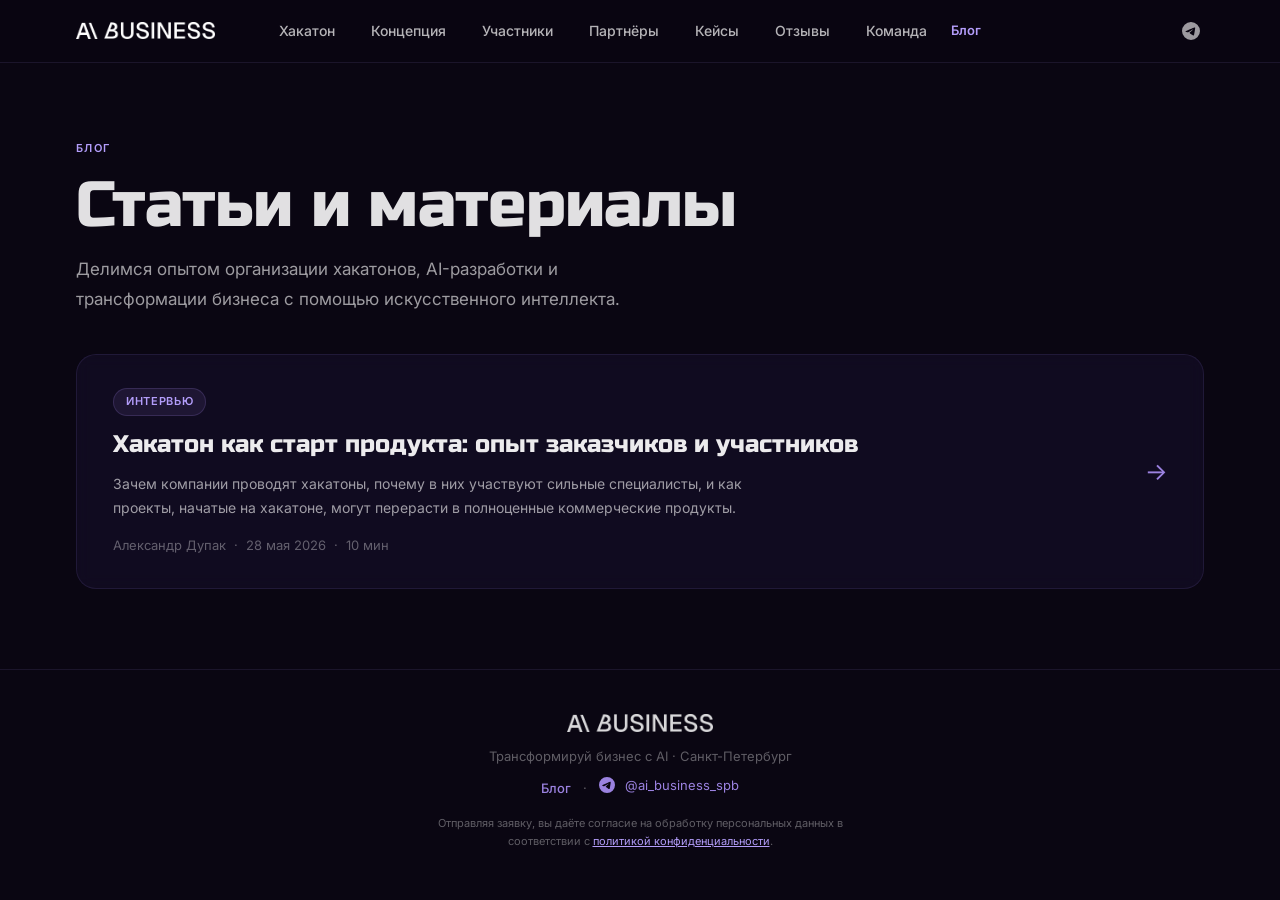
==== blog/index.html @ a08fd52a "Add blog section with first article, speed up loader, replace countdown with CTA - Blog listing page" ====
<!DOCTYPE html>
<html lang="ru">
<head>
  <meta charset="UTF-8">
  <meta name="viewport" content="width=device-width, initial-scale=1.0">
  <title>Блог — AI Business SPb</title>
  <meta name="description" content="Блог AI Business SPb — статьи о хакатонах, AI-разработке и трансформации бизнеса с помощью искусственного интеллекта.">
  <meta property="og:title" content="Блог — AI Business SPb">
  <meta property="og:description" content="Статьи о хакатонах, AI-разработке и трансформации бизнеса.">
  <meta property="og:type" content="website">

  <link rel="preconnect" href="https://fonts.googleapis.com">
  <link rel="preconnect" href="https://fonts.gstatic.com" crossorigin>
  <link href="https://fonts.googleapis.com/css2?family=Russo+One&family=Inter:wght@300;400;500;600;700&display=swap" rel="stylesheet">
  <link rel="stylesheet" href="../css/style.css">
</head>
<body class="loaded">

<!-- ═══ NAV ═══ -->
<nav>
  <div class="nav-inner">
    <a href="../index.html" class="logo">
      <img src="../assets/logos/AI Business/black for light bg.png" alt="AI Business SPb" class="nav-logo-img">
    </a>
    <ul>
      <li><a href="../index.html#hstats">Хакатон</a></li>
      <li><a href="../index.html#model">Концепция</a></li>
      <li><a href="../index.html#participants">Участники</a></li>
      <li><a href="../index.html#infra">Партнёры</a></li>
      <li><a href="../index.html#cases">Кейсы</a></li>
      <li><a href="../index.html#reviews">Отзывы</a></li>
      <li><a href="../index.html#team">Команда</a></li>
    </ul>
    <a href="../blog/" class="nav-blog-link">Блог</a>
    <a href="https://t.me/ai_business_spb" class="nav-tg" target="_blank" rel="noopener noreferrer"><svg class="tg-icon" viewBox="0 0 24 24" fill="currentColor"><path d="M11.944 0A12 12 0 0 0 0 12a12 12 0 0 0 12 12 12 12 0 0 0 12-12A12 12 0 0 0 12 0h-.056zm4.962 7.224c.1-.002.321.023.465.14a.506.506 0 0 1 .171.325c.016.093.036.306.02.472-.18 1.898-.962 6.502-1.36 8.627-.168.9-.499 1.201-.82 1.23-.696.065-1.225-.46-1.9-.902-1.056-.693-1.653-1.124-2.678-1.8-1.185-.78-.417-1.21.258-1.91.177-.184 3.247-2.977 3.307-3.23.007-.032.014-.15-.056-.212s-.174-.041-.249-.024c-.106.024-1.793 1.14-5.061 3.345-.48.33-.913.49-1.302.48-.428-.008-1.252-.241-1.865-.44-.752-.245-1.349-.374-1.297-.789.027-.216.325-.437.893-.663 3.498-1.524 5.83-2.529 6.998-3.014 3.332-1.386 4.025-1.627 4.476-1.635z"/></svg></a>
    <button class="nav-burger" id="nav-burger" aria-label="Меню"><span></span><span></span><span></span></button>
  </div>
</nav>

<!-- Mobile menu overlay -->
<div class="nav-mobile-menu" id="nav-mobile-menu">
  <button class="nav-mobile-close" id="nav-mobile-close" aria-label="Закрыть">&times;</button>
  <a href="../blog/" class="nav-mob-link" style="color:var(--purple);">Блог</a>
  <a href="../index.html#hstats" class="nav-mob-link">Хакатон</a>
  <a href="../index.html#model" class="nav-mob-link">Концепция</a>
  <a href="../index.html#participants" class="nav-mob-link">Участники</a>
  <a href="../index.html#infra" class="nav-mob-link">Партнёры</a>
  <a href="../index.html#cases" class="nav-mob-link">Кейсы</a>
  <a href="../index.html#reviews" class="nav-mob-link">Отзывы</a>
  <a href="../index.html#team" class="nav-mob-link">Команда</a>
</div>

<!-- ═══ SITE-WIDE CANVAS ═══ -->
<canvas id="site-canvas"></canvas>

<!-- ═══ BLOG LISTING ═══ -->
<section class="blog-hero">
  <div class="con">
    <span class="label">Блог</span>
    <h1 class="display" style="font-size:clamp(36px,6vw,64px); margin-bottom:16px;">Статьи и материалы</h1>
    <p style="color:var(--text2); font-size:17px; max-width:560px; line-height:1.75;">Делимся опытом организации хакатонов, AI-разработки и трансформации бизнеса с помощью искусственного интеллекта.</p>
  </div>
</section>

<section class="blog-list-section">
  <div class="con">
    <div class="blog-grid">

      <a href="hackathon-vs-outsource.html" class="blog-card">
        <div class="blog-card-body">
          <div class="blog-card-tag">Интервью</div>
          <h2 class="blog-card-title">Хакатон как старт продукта: опыт заказчиков и участников</h2>
          <p class="blog-card-excerpt">Зачем компании проводят хакатоны, почему в них участвуют сильные специалисты, и как проекты, начатые на хакатоне, могут перерасти в полноценные коммерческие продукты.</p>
          <div class="blog-card-meta">
            <span>Александр Дупак</span>
            <span class="meta-sep">&middot;</span>
            <time>28 мая 2026</time>
            <span class="meta-sep">&middot;</span>
            <span>10 мин</span>
          </div>
        </div>
        <span class="blog-card-arrow">&rarr;</span>
      </a>

    </div>
  </div>
</section>

<!-- ═══ FOOTER ═══ -->
<footer>
  <div class="con">
    <img src="../assets/logos/AI Business/black for light bg.png" alt="AI Business SPb" class="footer-logo">
    <p>Трансформируй бизнес с AI &middot; Санкт-Петербург</p>
    <p style="margin-top:8px;">
      <a href="../blog/" class="footer-blog-link">Блог</a>
      <span style="color:var(--text3); margin:0 8px;">&middot;</span>
      <a href="https://t.me/ai_business_spb" class="footer-tg" target="_blank" rel="noopener noreferrer"><svg class="tg-icon-sm" viewBox="0 0 24 24" fill="currentColor"><path d="M11.944 0A12 12 0 0 0 0 12a12 12 0 0 0 12 12 12 12 0 0 0 12-12A12 12 0 0 0 12 0h-.056zm4.962 7.224c.1-.002.321.023.465.14a.506.506 0 0 1 .171.325c.016.093.036.306.02.472-.18 1.898-.962 6.502-1.36 8.627-.168.9-.499 1.201-.82 1.23-.696.065-1.225-.46-1.9-.902-1.056-.693-1.653-1.124-2.678-1.8-1.185-.78-.417-1.21.258-1.91.177-.184 3.247-2.977 3.307-3.23.007-.032.014-.15-.056-.212s-.174-.041-.249-.024c-.106.024-1.793 1.14-5.061 3.345-.48.33-.913.49-1.302.48-.428-.008-1.252-.241-1.865-.44-.752-.245-1.349-.374-1.297-.789.027-.216.325-.437.893-.663 3.498-1.524 5.83-2.529 6.998-3.014 3.332-1.386 4.025-1.627 4.476-1.635z"/></svg>@ai_business_spb</a>
    </p>
    <p class="footer-privacy">Отправляя заявку, вы даёте согласие на обработку персональных данных в соответствии с <a href="#" onclick="return false;">политикой конфиденциальности</a>.</p>
  </div>
</footer>

<script>
const burger = document.getElementById('nav-burger');
const mobileMenu = document.getElementById('nav-mobile-menu');
const mobileClose = document.getElementById('nav-mobile-close');
if (burger && mobileMenu) {
  burger.addEventListener('click', () => mobileMenu.classList.add('open'));
  mobileClose.addEventListener('click', () => mobileMenu.classList.remove('open'));
  mobileMenu.querySelectorAll('a').forEach(a => a.addEventListener('click', () => mobileMenu.classList.remove('open')));
}
</script>
</body>
</html>
---- css/style.css ----
/* AI Business SPb — Styles */

*, *::before, *::after { box-sizing: border-box; margin: 0; padding: 0; }

:root {
  --bg:        #0a0612;
  --bg-card:   rgba(20,14,40,.65);
  --bg-el:     rgba(45,22,102,.25);
  --border:    rgba(155,130,224,0.12);
  --border-b:  rgba(155,130,224,0.22);
  --purple:    #9B82E0;
  --purple-d:  #2D1666;
  --purple-l:  #B39DFA;
  --purple-xl: #C4B5F0;
  --green:     #34D399;
  --amber:     #F59E0B;
  --text:      rgba(255,255,255,.92);
  --text2:     rgba(255,255,255,.6);
  --text3:     rgba(255,255,255,.35);
  --r:         12px;
  --r-lg:      20px;
}

html { scroll-behavior: smooth; }

body {
  font-family: 'Inter', sans-serif;
  background: #0a0612;
  color: rgba(255,255,255,.88);
  overflow-x: hidden;
  line-height: 1.6;
}

#site-canvas { position: fixed; inset: 0; z-index: 0; pointer-events: none; }
nav, section, footer { position: relative; z-index: 1; }

/* ── LOADER ── */
#loader {
  position: fixed; inset: 0; z-index: 9999;
  background: #0a0612;
  display: flex; align-items: center; justify-content: center;
  flex-direction: column; gap: 24px;
}
#loader.done { animation: loader-exit .7s cubic-bezier(.4,0,.2,1) forwards; }
@keyframes loader-exit {
  0% { opacity: 1; }
  100% { opacity: 0; visibility: hidden; pointer-events: none; }
}
.loader-logo {
  height: 36px; width: auto;
  filter: brightness(0) invert(1);
  animation: loader-glow .8s ease-in-out infinite;
}
@keyframes loader-glow {
  0%, 100% { opacity: .4; filter: brightness(0) invert(1) drop-shadow(0 0 0 rgba(155,130,224,0)); transform: scale(.97); }
  50% { opacity: 1; filter: brightness(0) invert(1) drop-shadow(0 0 30px rgba(155,130,224,.5)); transform: scale(1.03); }
}
.loader-bar {
  width: 100px; height: 2px;
  background: rgba(155,130,224,.1);
  border-radius: 2px; overflow: hidden;
}
.loader-fill {
  height: 100%; width: 0;
  background: linear-gradient(90deg, var(--purple), var(--purple-l));
  border-radius: 2px;
  animation: loader-progress .8s cubic-bezier(.25,.46,.45,.94) forwards;
}
@keyframes loader-progress { 0% { width: 0; } 100% { width: 100%; } }

/* Site entrance after loader */
body:not(.loaded) nav { opacity: 0; transform: translateY(-20px); }
body.loaded nav { transition: opacity .5s .1s ease, transform .5s .1s ease, background .3s; }

/* ── TYPOGRAPHY ── */
.display { font-family: 'Russo One', sans-serif; font-weight: 400; letter-spacing: -0.01em; line-height: 1.05; }
h2.st    { font-family: 'Russo One', sans-serif; font-weight: 400; font-size: clamp(26px, 4vw, 48px); letter-spacing: -0.01em; line-height: 1.15; }
h3       { font-family: 'Russo One', sans-serif; font-weight: 400; }

.label {
  display: block;
  font-size: 11px;
  font-weight: 600;
  letter-spacing: 0.13em;
  text-transform: uppercase;
  color: var(--purple-l);
  margin-bottom: 14px;
}

/* ── LAYOUT ── */
.con { max-width: 1200px; margin: 0 auto; padding: 0 36px; }
section { padding: 80px 0; }
.sh { margin-bottom: 40px; }

/* ── NAV ── */
nav {
  position: fixed; top: 0; left: 0; right: 0; z-index: 100;
  padding: 18px 0;
  background: rgba(10,6,18,.75);
  backdrop-filter: blur(20px);
  -webkit-backdrop-filter: blur(20px);
  border-bottom: 1px solid var(--border);
  transition: background .3s;
}
.nav-inner { max-width: 1200px; margin: 0 auto; padding: 0 36px; display: flex; align-items: center; justify-content: space-between; gap: 16px; }
.logo { font-family: 'Russo One', sans-serif; font-weight: 400; font-size: 16px; color: var(--text); text-decoration: none; }
.logo span { color: var(--purple); }
nav ul { list-style: none; display: flex; gap: 36px; align-items: center; margin-left: 48px; }
nav a { color: rgba(255,255,255,.7); text-decoration: none; font-size: 14px; font-weight: 500; transition: color .2s; }
nav a:hover { color: #fff; }
.nav-burger { display: none; background: none; border: none; cursor: pointer; padding: 4px; flex-direction: column; gap: 4px; }
.nav-burger span { display: block; width: 20px; height: 2px; background: rgba(255,255,255,.8); border-radius: 2px; transition: all .3s; }
.nav-mobile-menu { display: none; position: fixed; top: 0; left: 0; right: 0; bottom: 0; z-index: 99; background: rgba(10,6,18,.96); backdrop-filter: blur(20px); flex-direction: column; align-items: center; justify-content: center; gap: 28px; }
.nav-mobile-menu.open { display: flex; }
.nav-mobile-menu a { font-size: 18px; font-weight: 600; color: rgba(255,255,255,.85); text-decoration: none; }
.nav-mobile-menu a:hover { color: var(--purple); }
.nav-mobile-close { position: absolute; top: 20px; right: 24px; background: none; border: none; font-size: 28px; cursor: pointer; color: rgba(255,255,255,.7); }

/* ── BUTTONS ── */
.btn { display: inline-flex; align-items: center; gap: 8px; padding: 12px 24px; border-radius: 100px; font-family: 'Inter', sans-serif; font-weight: 600; font-size: 14px; text-decoration: none; cursor: pointer; transition: all .2s; border: none; }
.btn-p { background: linear-gradient(135deg, var(--purple), var(--purple-d)); color: #fff; }
.btn-p:hover { background: linear-gradient(135deg, var(--purple-l), var(--purple)); transform: translateY(-1px); box-shadow: 0 8px 24px rgba(66,34,147,.28); }
.btn-o { background: transparent; color: var(--text); border: 1px solid var(--border-b); }
.btn-o:hover { border-color: var(--purple); color: var(--purple); }

/* ── HERO ── */
#hero { min-height: 100vh; display: flex; align-items: center; padding: 120px 0 80px; position: relative; overflow: hidden; }
.hero-dark {
  background: radial-gradient(ellipse 120% 70% at 50% 50%, rgba(45,22,102,.4) 0%, transparent 55%);
}
.hero-cnt { position: relative; z-index: 1; }

/* hero canvas removed — using #site-canvas instead */

.badge {
  display: inline-flex; align-items: center; gap: 8px;
  padding: 6px 16px;
  background: rgba(155,130,224,.12); border: 1px solid rgba(155,130,224,.3);
  border-radius: 100px; font-size: 13px; font-weight: 500; color: var(--purple-xl);
  margin-bottom: 32px;
}
.badge::before { content:''; width:6px; height:6px; border-radius:50%; background:var(--purple-xl); animation: blink 2s infinite; }
@keyframes blink { 0%,100%{opacity:1;transform:scale(1)} 50%{opacity:.35;transform:scale(.7)} }

.hero-title { font-size: clamp(44px, 8vw, 90px); margin-bottom: 24px; color: #fff; }
.hero-title .ac {
  background: linear-gradient(90deg, var(--purple-xl), #e0d4ff, var(--purple-xl), #c4b5f0, var(--purple-xl));
  background-size: 200% 100%;
  -webkit-background-clip: text; -webkit-text-fill-color: transparent; background-clip: text;
  animation: shimmer 4s ease-in-out infinite;
}
@keyframes shimmer { 0%,100% { background-position: 0% 50%; } 50% { background-position: 100% 50%; } }
.hero-sub { font-size: 18px; color: rgba(255,255,255,.65); max-width: 720px; margin-bottom: 48px; line-height: 1.75; }
.hero-ctas { display: flex; gap: 14px; flex-wrap: wrap; margin-bottom: 80px; }
.hero-dark .btn-o { color: rgba(255,255,255,.85); border-color: rgba(255,255,255,.25); }
.hero-dark .btn-o:hover { border-color: var(--purple-xl); color: #fff; }
.hero-stats { display: flex; gap: 52px; flex-wrap: wrap; }
.hs-num { font-family: 'Russo One', sans-serif; font-size: 30px; font-weight: 400; line-height: 1; color: var(--purple-xl); }
.hs-lbl { font-size: 12px; color: var(--text3); margin-top: 5px; }

/* ── VALUE ── */
#value { background: var(--bg-card); border-top: 1px solid var(--border); border-bottom: 1px solid var(--border); }
.vgrid { display: grid; grid-template-columns: repeat(3, 1fr); gap: 1px; background: var(--border); border: 1px solid var(--border); border-radius: var(--r-lg); overflow: hidden; }
.vi { background: var(--bg-card); padding: 40px; transition: background .2s; }
.vi:hover { background: var(--bg-el); }
.vi-ico { width: 48px; height: 48px; border-radius: 12px; display: flex; align-items: center; justify-content: center; font-size: 22px; margin-bottom: 20px; }
.ic-p { background: rgba(66,34,147,.1); }
.ic-c { background: rgba(66,34,147,.07); }
.ic-a { background: rgba(66,34,147,.13); }
.ic-g { background: rgba(26,140,91,.1); }
.vi h3 { font-size: 16px; margin-bottom: 10px; }
.vi p { color: var(--text2); font-size: 14px; line-height: 1.7; }

/* ── PRICING ── */
#pricing { padding: 80px 0; }
.price-card {
  background: linear-gradient(135deg, rgba(66,34,147,.06), rgba(107,79,200,.04));
  border: 1px solid rgba(66,34,147,.18); border-radius: var(--r-lg);
  padding: 60px; display: grid; grid-template-columns: 1fr 1fr; gap: 60px; align-items: center;
}
.price-amt { font-family: 'Russo One', sans-serif; font-size: clamp(34px, 5vw, 54px); font-weight: 400; line-height: 1; margin: 14px 0 20px; color: var(--purple); }
.price-amt .from { font-family: 'Inter', sans-serif; font-size: 16px; color: var(--text2); font-weight: 400; }
.price-sub { color: var(--text2); font-size: 14px; line-height: 1.7; margin-bottom: 28px; }
.plist { list-style: none; display: flex; flex-direction: column; gap: 12px; }
.plist li { display: flex; align-items: flex-start; gap: 12px; font-size: 14px; color: var(--text2); }
.plist li::before { content: '✓'; color: var(--green); font-weight: 700; flex-shrink: 0; margin-top: 1px; }

/* ── HACKATHON STATS ── */
#hstats { background: transparent; border-top: 1px solid var(--border); border-bottom: 1px solid var(--border); }
.big3 { display: grid; grid-template-columns: repeat(3,1fr); gap: 1px; background: var(--border); border: 1px solid var(--border); border-radius: var(--r-lg); overflow: hidden; margin-bottom: 40px; }
.bstat { background: var(--bg-card); padding: 32px 24px; text-align: center; }
.bnum { font-family: 'Russo One', sans-serif; font-size: clamp(30px,4vw,52px); font-weight: 400; line-height: 1; margin-bottom: 8px; }
.bnum.p { color: var(--purple); }
.bnum.c { color: var(--purple-l); }
.bnum.a { color: var(--amber); }
.blbl { color: var(--text2); font-size: 13px; line-height: 1.5; }

/* ── WINNER ── */
.winner {
  background: linear-gradient(135deg, rgba(192,120,0,.06), rgba(66,34,147,.06));
  border: 1px solid rgba(192,120,0,.18); border-radius: var(--r-lg);
  padding: 48px; display: grid; grid-template-columns: 1fr 1fr; gap: 48px; align-items: center;
}
.wbadge { display: inline-flex; align-items: center; gap: 8px; padding: 5px 12px; background: rgba(192,120,0,.1); border: 1px solid rgba(192,120,0,.25); border-radius: 100px; font-size: 11px; font-weight: 600; color: var(--amber); letter-spacing: .05em; text-transform: uppercase; margin-bottom: 8px; }
.winner h3 { font-size: clamp(20px,3vw,32px); margin-bottom: 16px; }
.winner-desc { color: var(--text2); font-size: 15px; line-height: 1.75; margin-bottom: 24px; }
.winner-tags { display: flex; gap: 8px; flex-wrap: wrap; }
.wscreen { background: var(--bg-el); border: 1px solid var(--border-b); border-radius: var(--r); aspect-ratio: 16/9; display: flex; align-items: center; justify-content: center; flex-direction: column; gap: 8px; color: var(--text3); font-size: 13px; overflow: hidden; }
.wscreen-ph { font-size: 36px; opacity: .35; }

/* ── CASES ── */
.cgrid { display: grid; grid-template-columns: repeat(2,1fr); gap: 22px; }
.ccard { background: var(--bg-card); border: 1px solid var(--border); border-radius: var(--r-lg); padding: 32px; transition: all .25s; backdrop-filter: blur(8px); position: relative; overflow: hidden; }
.ccard:hover { border-color: rgba(155,130,224,.35); transform: translateY(-2px); box-shadow: 0 0 40px rgba(155,130,224,.08), 0 16px 48px rgba(45,22,102,.18); }
.cco { font-family: 'Russo One', sans-serif; font-size: 11px; font-weight: 400; color: var(--purple-l); letter-spacing: .05em; margin-bottom: 10px; }
.ctitle { font-size: 19px; margin-bottom: 14px; }
.cdesc { color: var(--text2); font-size: 14px; line-height: 1.7; }
.ctags-row { display: flex; flex-wrap: wrap; gap: 6px; margin-top: 14px; }
.ctag { display: inline-block; padding: 4px 12px; border-radius: 100px; font-size: 11px; font-weight: 600; border: 1px solid var(--border-b); color: var(--text2); }

/* ── PARTICIPANTS ── */
.playout { display: grid; grid-template-columns: 1fr 1fr; gap: 56px; align-items: start; }
.pbars { display: flex; flex-direction: column; gap: 18px; }
.pbh { display: flex; justify-content: space-between; margin-bottom: 6px; font-size: 14px; }
.pbl { color: var(--text2); } .pbp { color: var(--text); font-weight: 600; }
.pbtrack { height: 5px; background: var(--bg-el); border-radius: 100px; overflow: hidden; }
.pbfill { height: 100%; border-radius: 100px; background: linear-gradient(90deg, var(--purple), var(--purple-l)); width: 0; transition: width 1.3s cubic-bezier(.16,1,.3,1); }
.sgrid { display: flex; flex-direction: column; gap: 14px; }
.si { display: flex; align-items: center; gap: 16px; padding: 18px 20px; background: var(--bg-card); border-radius: var(--r); border: 1px solid var(--border); }
.sdot { width: 11px; height: 11px; border-radius: 50%; flex-shrink: 0; }
.slbl { font-size: 14px; color: var(--text2); } .ssub { font-size: 11px; color: var(--text3); }
.spct { font-family: 'Russo One', sans-serif; font-size: 20px; font-weight: 400; color: var(--purple); margin-left: auto; flex-shrink: 0; }
.unis { display: flex; flex-wrap: wrap; gap: 10px; margin-top: 40px; }
.unitag { padding: 9px 18px; background: var(--bg); border: 1px solid var(--border); border-radius: 100px; font-size: 13px; font-weight: 500; color: var(--text2); transition: all .2s; }
.unitag:hover { border-color: var(--purple); color: var(--purple); }
.pvtag { padding: 6px 14px; background: var(--bg); border: 1px solid var(--border); border-radius: 100px; font-size: 12px; color: var(--text2); white-space: nowrap; }
.exp-tags { display: flex; flex-wrap: wrap; gap: 8px; margin-top: 28px; }
.sub-head { font-size: 11px; color: var(--text3); font-weight: 600; letter-spacing: .1em; text-transform: uppercase; margin-bottom: 22px; }

/* ── BUSINESS MODEL ── */
#model { background: transparent; border-top: 1px solid var(--border); border-bottom: 1px solid var(--border); }
.mdiag { display: grid; grid-template-columns: 1fr 48px 1fr 48px 1fr; align-items: center; margin-top: 60px; }
.mnode { background: var(--bg); border: 1px solid var(--border-b); border-radius: var(--r-lg); padding: 36px 24px; text-align: center; }
.mnode.center { background: linear-gradient(135deg, rgba(66,34,147,.08), rgba(107,79,200,.06)); border-color: rgba(66,34,147,.28); }
.mico { font-size: 34px; margin-bottom: 14px; }
.mnode h3 { font-size: 15px; margin-bottom: 8px; }
.mnode p { font-size: 12px; color: var(--text2); line-height: 1.55; }
.marr { text-align: center; font-size: 22px; color: var(--text3); }
.ftags { display: flex; justify-content: center; gap: 12px; margin-top: 40px; flex-wrap: wrap; }
.ft { padding: 8px 20px; border-radius: 100px; font-size: 13px; font-weight: 600; }
.ft-on { background: rgba(26,140,91,.1); border: 1px solid rgba(26,140,91,.25); color: var(--green); }
.ft-off { background: rgba(66,34,147,.08); border: 1px solid rgba(66,34,147,.2); color: var(--purple); }
.ft-hy { background: rgba(107,79,200,.1); border: 1px solid rgba(107,79,200,.22); color: var(--purple-l); }

/* ── TEAM ── */
.tgrid { display: grid; grid-template-columns: repeat(3,1fr); gap: 20px; }
.tcard { background: var(--bg-card); border: 1px solid var(--border); border-radius: var(--r-lg); padding: 30px 20px; text-align: center; transition: all .25s; backdrop-filter: blur(8px); position: relative; overflow: hidden; }
.tcard:hover { border-color: rgba(155,130,224,.35); transform: translateY(-4px); box-shadow: 0 0 40px rgba(155,130,224,.08), 0 16px 48px rgba(45,22,102,.18); }
.tav { width: 76px; height: 76px; border-radius: 50%; margin: 0 auto 14px; display: flex; align-items: center; justify-content: center; font-family: 'Russo One', sans-serif; font-size: 22px; font-weight: 400; border: 2px solid var(--border-b); position: relative; overflow: hidden; }
.av1 { background: rgba(66,34,147,.12); color: var(--purple); }
.av2 { background: rgba(107,79,200,.12); color: var(--purple-l); }
.av3 { background: rgba(192,120,0,.12); color: var(--amber); }
.av4 { background: rgba(26,140,91,.12); color: var(--green); }
.av5 { background: rgba(66,34,147,.08); color: var(--purple-xl); }
.tname { font-size: 15px; font-weight: 700; margin-bottom: 5px; }
.trole { font-family: 'Russo One', sans-serif; font-size: 10px; font-weight: 400; color: var(--purple); letter-spacing: .04em; margin-bottom: 10px; }
.tdesc { font-size: 12px; color: var(--text2); line-height: 1.5; }

/* ── MEDIA ── */
#media { background: transparent; border-top: 1px solid var(--border); border-bottom: 1px solid var(--border); }
.mgrid { display: grid; gap: 1px; background: var(--border); border: 1px solid var(--border); border-radius: var(--r-lg); overflow: hidden; margin-bottom: 28px; }
.mgrid.cols-3 { grid-template-columns: repeat(3,1fr); }
.mgrid.cols-4 { grid-template-columns: repeat(4,1fr); }
.mitem { background: var(--bg-card); padding: 26px 18px; text-align: center; transition: background .2s; text-decoration: none; display: block; }
.mitem:hover { background: var(--bg-el); }
.mname { font-size: 13px; font-weight: 600; color: var(--text2); transition: color .2s; }
.mitem:hover .mname { color: var(--purple); }
.mtype { font-size: 11px; color: var(--text3); margin-top: 4px; }
.mhead { font-size: 11px; color: var(--text3); margin-bottom: 14px; font-weight: 600; letter-spacing: .1em; text-transform: uppercase; }
.tech-partners-row { display: flex; gap: 14px; flex-wrap: wrap; margin-top: 40px; }

/* ── REVIEWS ── */
.pscore { text-align: center; padding: 18px 24px; background: var(--bg-card); border: 1px solid var(--border); border-radius: var(--r-lg); margin-bottom: 20px; display: flex; align-items: center; justify-content: center; gap: 16px; backdrop-filter: blur(8px); }
.pscore-n { font-family: 'Russo One', sans-serif; font-size: 38px; font-weight: 400; color: var(--purple); line-height: 1; }
.pscore-l { color: var(--text2); font-size: 13px; }
.pscore-tag { font-size: 11px; color: var(--text3); text-transform: uppercase; letter-spacing: .12em; }
.pvals { overflow: hidden; margin-bottom: 16px; position: relative; }
.pvals::before, .pvals::after { content: ''; position: absolute; top: 0; bottom: 0; width: 40px; z-index: 2; pointer-events: none; }
.pvals::before { left: 0; background: linear-gradient(90deg, #0a0612, transparent); }
.pvals::after { right: 0; background: linear-gradient(270deg, #0a0612, transparent); }
.pvals-track { display: flex; gap: 10px; animation: pvals-scroll 22s linear infinite; width: max-content; }
.pvals-track:hover { animation-play-state: paused; }
@keyframes pvals-scroll { 0% { transform: translateX(0); } 100% { transform: translateX(-50%); } }
.qgrid { display: flex; gap: 14px; overflow-x: auto; scroll-snap-type: x mandatory; -webkit-overflow-scrolling: touch; padding-bottom: 8px; }
.qgrid::-webkit-scrollbar, .cgrid::-webkit-scrollbar, .tgrid::-webkit-scrollbar { height: 4px; }
.qgrid::-webkit-scrollbar-track, .cgrid::-webkit-scrollbar-track, .tgrid::-webkit-scrollbar-track { background: var(--border); border-radius: 2px; }
.qgrid::-webkit-scrollbar-thumb, .cgrid::-webkit-scrollbar-thumb, .tgrid::-webkit-scrollbar-thumb { background: rgba(66,34,147,.25); border-radius: 2px; }
.qcard { background: var(--bg-card); border: 1px solid var(--border); border-radius: var(--r-lg); padding: 20px; flex-shrink: 0; width: 280px; scroll-snap-align: start; display: flex; flex-direction: column; backdrop-filter: blur(8px); position: relative; overflow: hidden; transition: border-color .25s, box-shadow .25s; }
.qcard:hover { border-color: rgba(155,130,224,.35); box-shadow: 0 0 30px rgba(155,130,224,.07), 0 12px 36px rgba(45,22,102,.12); }
.qm { font-family: 'Russo One', sans-serif; font-size: 24px; color: var(--purple); opacity: .25; line-height: 1; margin-bottom: 4px; }
.qt { font-size: 13px; color: var(--text2); line-height: 1.65; font-style: italic; flex: 1; }
.qa { margin-top: auto; padding-top: 12px; border-top: 1px solid var(--border); font-size: 12px; font-weight: 600; color: var(--text); }
.qr { font-weight: 400; color: var(--text3); font-size: 11px; }

.sgrid2 { display: grid; grid-template-columns: repeat(2,1fr); gap: 1px; background: var(--border); border: 1px solid var(--border); border-radius: var(--r-lg); overflow: hidden; margin-bottom: 14px; }
.sitem { background: var(--bg-card); padding: 16px 22px; display: flex; align-items: center; justify-content: space-between; gap: 16px; }
.slabel { font-size: 14px; color: var(--text2); }
.snum { font-family: 'Russo One', sans-serif; font-size: 22px; font-weight: 400; flex-shrink: 0; }
.sg { color: var(--green); } .sc { color: var(--purple-l); } .sa { color: var(--amber); } .sr { color: var(--purple-xl); }

.guest { background: linear-gradient(135deg, rgba(26,140,91,.06), rgba(66,34,147,.05)); border: 1px solid rgba(26,140,91,.2); border-radius: var(--r-lg); padding: 20px 24px; margin-top: 28px; }
.gtag { font-size: 11px; font-weight: 600; letter-spacing: .1em; text-transform: uppercase; color: var(--green); margin-bottom: 10px; display: block; }
.guest .qt { font-size: 14px; line-height: 1.75; }
.guest-footer { margin-top: 14px; padding-top: 14px; border-top: 1px solid rgba(26,140,91,.2); font-size: 12px; font-weight: 600; color: var(--text); }

/* ── FAQ ── */
.fitem { background: var(--bg-card); border: 1px solid var(--border); border-radius: var(--r); overflow: hidden; margin-bottom: 8px; }
.fq { width: 100%; display: flex; align-items: center; justify-content: space-between; padding: 22px 26px; background: none; border: none; color: var(--text); font-family: 'Inter', sans-serif; font-size: 15px; font-weight: 600; cursor: pointer; text-align: left; gap: 24px; }
.fq:hover { background: var(--bg); }
.fic { width: 22px; height: 22px; min-width: 22px; border-radius: 50%; border: 1px solid var(--border-b); display: flex; align-items: center; justify-content: center; font-size: 16px; transition: transform .3s; color: var(--text2); }
.fitem.open .fic { transform: rotate(45deg); }
.fa { padding: 0 26px; max-height: 0; overflow: hidden; transition: max-height .35s ease, padding-bottom .35s ease; }
.fitem.open .fa { max-height: 400px; padding-bottom: 22px; }
.fa p { color: var(--text2); font-size: 14px; line-height: 1.75; }

/* ── CTA ── */
#contact { padding: 60px 0; }
.cgrid2 { display: grid; grid-template-columns: 1fr 1fr; gap: 80px; align-items: start; }
.clead { color: var(--text2); font-size: 16px; line-height: 1.75; margin-top: 22px; }
.cch { display: flex; align-items: center; gap: 14px; margin-top: 36px; padding: 18px 20px; background: var(--bg); border: 1px solid var(--border); border-radius: var(--r); text-decoration: none; color: var(--text); transition: all .2s; }
.cch:hover { border-color: var(--purple); }
.chico { font-size: 22px; }
.chlbl { font-size: 11px; color: var(--text3); }
.chh { font-weight: 600; font-size: 15px; }
form { display: flex; flex-direction: column; gap: 14px; }
.fg { display: flex; flex-direction: column; gap: 7px; }
label { font-size: 12px; font-weight: 600; color: var(--text2); }
input, textarea { background: var(--bg-card); border: 1px solid var(--border); border-radius: var(--r); padding: 13px 16px; color: var(--text); font-family: 'Inter', sans-serif; font-size: 14px; transition: border-color .2s; outline: none; width: 100%; }
input:focus, textarea:focus { border-color: var(--purple); }
textarea { min-height: 110px; resize: vertical; }
::placeholder { color: var(--text3); }
#form-success { display: none; text-align: center; padding: 48px; background: rgba(26,140,91,.07); border: 1px solid rgba(26,140,91,.2); border-radius: var(--r); margin-top: 16px; }
.success-icon { font-size: 36px; margin-bottom: 12px; }
.success-title { font-weight: 600; font-size: 16px; }
.success-sub { color: var(--text2); font-size: 13px; margin-top: 6px; }

/* ── FOOTER ── */
footer { padding: 44px 0; border-top: 1px solid var(--border); text-align: center; color: var(--text3); font-size: 13px; background: transparent; }
.flogo { font-family: 'Russo One', sans-serif; font-weight: 400; font-size: 17px; color: var(--text); margin-bottom: 12px; }
.flogo span { color: var(--purple); }

/* ── TELEGRAM ICONS ── */
.tg-icon { width: 18px; height: 18px; vertical-align: middle; margin-right: 4px; }
.tg-icon-lg { width: 40px; height: 40px; color: var(--purple); flex-shrink: 0; }
.tg-icon-sm { width: 16px; height: 16px; vertical-align: -2px; margin-right: 5px; }
.nav-tg { display: inline-flex; align-items: center; gap: 6px; color: var(--text2); font-weight: 500; font-size: 13px; text-decoration: none; transition: color .2s; margin-left: auto; flex-shrink: 0; }
.nav-tg:hover { color: var(--purple); }
.footer-tg { display: inline-flex; align-items: center; gap: 5px; color: var(--purple); text-decoration: none; transition: opacity .2s; }
.footer-tg:hover { opacity: .7; }

/* ── CONTACT STRIP ── */
.contact-strip { }
.contact-strip-inner {
  display: flex; align-items: center; gap: 20px;
  background: var(--bg-card); border: 1px solid var(--border); border-radius: var(--r-lg);
  padding: 24px 32px;
  max-width: 520px; margin: 0 auto;
  backdrop-filter: blur(8px);
}
.contact-strip-label { font-size: 12px; color: var(--text3); margin-bottom: 2px; }
.contact-strip-handle { font-weight: 700; font-size: 16px; color: var(--text); }
.contact-strip-btn { margin-left: auto; white-space: nowrap; }

/* ── NAV DARK (at hero) ── */
nav.nav-dark { background: rgba(10,6,18,.85); border-bottom-color: rgba(155,130,224,.12); }
nav.nav-dark a { color: rgba(255,255,255,.7); }
nav.nav-dark a:hover { color: #fff; }
nav.nav-dark .btn-p { color: #fff; }
nav.nav-dark .nav-logo-img { filter: brightness(0) invert(1); }

/* ── REVEAL ANIMATION ── */
.rev { opacity: 0; transform: translateY(28px); transition: opacity .8s cubic-bezier(.22,1,.36,1), transform .8s cubic-bezier(.22,1,.36,1); }
.rev.on { opacity: 1; transform: none; }

/* ── CARD HOVER GLOW ── */
.ccard::before, .tcard::before, .infra-card::before, .qcard::before {
  content: '';
  position: absolute; inset: -1px;
  border-radius: inherit;
  opacity: 0;
  transition: opacity .4s;
  background: radial-gradient(400px circle at var(--mx, 50%) var(--my, 50%),
    rgba(155,130,224,.15), transparent 50%);
  pointer-events: none;
}
.ccard:hover::before, .tcard:hover::before, .infra-card:hover::before, .qcard:hover::before {
  opacity: 1;
}
.ccard::after, .tcard::after, .infra-card::after, .qcard::after {
  content: '';
  position: absolute; inset: -1px;
  border-radius: inherit;
  opacity: 0;
  transition: opacity .5s;
  pointer-events: none;
  background: linear-gradient(135deg, rgba(155,130,224,.08) 0%, transparent 50%, rgba(179,157,250,.06) 100%);
  background-size: 200% 200%;
  animation: card-shimmer 3s ease-in-out infinite;
}
.ccard:hover::after, .tcard:hover::after, .infra-card:hover::after, .qcard:hover::after {
  opacity: 1;
}
@keyframes card-shimmer {
  0%, 100% { background-position: 0% 0%; }
  50% { background-position: 100% 100%; }
}

/* ── CINEMATIC ELEMENTS ── */
.ccard, .tcard, .infra-card, .qcard, .bstat {
  opacity: 0;
  will-change: transform, opacity;
}
h2.st, .label { will-change: transform, opacity, filter; }

/* ── NAV LOGO ── */
.nav-logo-img { height: 17px; width: auto; display: block; transition: filter .3s; filter: brightness(0) invert(1); }

/* ── HERO SINGLE COLUMN ── */
.hero-cnt { position: relative; z-index: 1; max-width: 820px; }

/* ── BUSINESS MODEL ── */
.bm-wrap { background: var(--bg-card); border: 1px solid var(--border); border-radius: var(--r-lg); padding: 48px; }
.bm-inputs { display: grid; grid-template-columns: 1fr auto auto auto 1fr; align-items: center; margin-bottom: 0; }
.bm-node { background: var(--bg); border: 1px solid var(--border-b); border-radius: var(--r-lg); padding: 28px; }
.bm-ico { font-size: 32px; margin-bottom: 12px; }
.bm-node h3 { font-size: 15px; margin-bottom: 8px; }
.bm-node p { font-size: 12px; color: var(--text2); line-height: 1.55; margin-bottom: 14px; }
.bm-tags { display: flex; flex-wrap: wrap; gap: 6px; }
.bm-tags span { padding: 3px 10px; background: rgba(66,34,147,.08); border: 1px solid rgba(66,34,147,.15); border-radius: 100px; font-size: 11px; color: var(--purple); }
.bm-connector { display: flex; align-items: center; padding: 0 8px; color: var(--purple-xl); font-size: 18px; }
.bm-conn-line { flex: 1; height: 2px; background: linear-gradient(90deg, transparent, rgba(66,34,147,.28)); min-width: 16px; }
.bm-connector-rev .bm-conn-line { background: linear-gradient(90deg, rgba(66,34,147,.28), transparent); }
.bm-conn-tip { padding: 0 4px; }
.bm-center-node { background: linear-gradient(135deg, rgba(66,34,147,.09), rgba(107,79,200,.07)); border: 2px solid rgba(66,34,147,.28); border-radius: var(--r-lg); padding: 32px 24px; text-align: center; }
.bm-time-badge { display: inline-block; padding: 4px 16px; background: var(--purple); color: #fff; border-radius: 100px; font-family: 'Russo One', sans-serif; font-size: 12px; margin-bottom: 14px; }
.bm-center-ico { font-size: 36px; margin-bottom: 10px; }
.bm-center-node h3 { font-size: 15px; margin-bottom: 12px; }
.bm-venue-tags { display: flex; flex-direction: column; gap: 6px; align-items: center; font-size: 12px; color: var(--text2); }
.bm-down-row { display: flex; flex-direction: column; align-items: center; padding: 12px 0; }
.bm-down-line { width: 2px; height: 28px; background: rgba(66,34,147,.2); }
.bm-down-tip { font-size: 20px; color: var(--text3); line-height: 1; }
.bm-outputs { display: grid; grid-template-columns: repeat(4,1fr); gap: 14px; margin-bottom: 32px; }
.bm-out { background: var(--bg); border: 1px solid var(--border); border-radius: var(--r); padding: 20px; text-align: center; }
.bm-out-ico { font-size: 26px; margin-bottom: 8px; }
.bm-out-title { font-family: 'Russo One', sans-serif; font-size: 12px; color: var(--text); margin-bottom: 4px; }
.bm-out-desc { font-size: 11px; color: var(--text3); line-height: 1.45; }
.bm-formats { display: flex; align-items: center; justify-content: center; gap: 10px; flex-wrap: wrap; padding-top: 8px; border-top: 1px solid var(--border); }
.bm-format-note { font-size: 12px; color: var(--text3); }

/* ── HACKATHON ── */
#hstats { background: transparent; border-top: 1px solid var(--border); border-bottom: 1px solid var(--border); }

/* winner card — inline: photo left, text right */
.winner { background: linear-gradient(135deg, rgba(192,120,0,.06), rgba(66,34,147,.06)); border: 1px solid rgba(192,120,0,.2); border-radius: var(--r-lg); padding: 24px 28px; display: flex; gap: 24px; align-items: center; margin-top: 32px; }
.winner-left { display: flex; flex-direction: column; gap: 8px; flex: 1; min-width: 0; }
.winner-left h3 { font-size: clamp(16px, 2vw, 22px); line-height: 1.2; }
.winner-desc { color: var(--text2); font-size: 13px; line-height: 1.7; }

/* horizontal photo scroll */
.hs-photo-scroll { display: flex; gap: 14px; overflow-x: auto; scroll-snap-type: x mandatory; -webkit-overflow-scrolling: touch; padding-bottom: 10px; margin-top: 32px; }
.hs-photo-scroll::-webkit-scrollbar { height: 4px; }
.hs-photo-scroll::-webkit-scrollbar-track { background: var(--border); border-radius: 2px; }
.hs-photo-scroll::-webkit-scrollbar-thumb { background: rgba(66,34,147,.25); border-radius: 2px; }
.hs-scroll-photo { flex-shrink: 0; height: 300px; width: auto; border-radius: var(--r-lg); object-fit: cover; scroll-snap-align: start; display: block; }

/* ── INFRA ── */
#infra { background: transparent; border-top: 1px solid var(--border); border-bottom: 1px solid var(--border); }
.infra-grid { display: grid; grid-template-columns: 1fr 1fr; gap: 24px; }
.infra-card { background: var(--bg-card); border: 1px solid var(--border); border-radius: var(--r-lg); padding: 32px; display: flex; gap: 24px; align-items: center; transition: all .25s; backdrop-filter: blur(8px); position: relative; overflow: hidden; }
.infra-card:hover { border-color: rgba(155,130,224,.35); box-shadow: 0 0 40px rgba(155,130,224,.08), 0 16px 48px rgba(45,22,102,.18); }
.infra-logo-col { width: 140px; flex-shrink: 0; display: flex; align-items: center; justify-content: center; }
.infra-logo { height: 56px; width: auto; max-width: 140px; object-fit: contain; }
.infra-card h3 { font-size: 16px; margin-bottom: 8px; }
.infra-card p { color: var(--text2); font-size: 13px; line-height: 1.7; margin-bottom: 12px; }
.infra-badge { display: inline-block; padding: 4px 12px; background: rgba(66,34,147,.08); border: 1px solid rgba(66,34,147,.18); border-radius: 100px; font-size: 11px; font-weight: 600; color: var(--purple); letter-spacing: .04em; text-transform: uppercase; }

/* ── PARTNERS ── */
#partners { padding: 80px 0; }
.sh-sub { color: var(--text2); font-size: 16px; margin-top: 16px; max-width: 620px; line-height: 1.75; }
.partners-marquee-wrap { overflow: hidden; margin-top: 40px; position: relative; }
.partners-marquee-wrap::before,
.partners-marquee-wrap::after { content: ''; position: absolute; top: 0; bottom: 0; width: 60px; z-index: 2; pointer-events: none; }
.partners-marquee-wrap::before { left: 0; background: linear-gradient(90deg, #0a0612, transparent); }
.partners-marquee-wrap::after { right: 0; background: linear-gradient(270deg, #0a0612, transparent); }
.partners-marquee { display: flex; gap: 0; animation: marquee-scroll 30s linear infinite; width: max-content; }
.partners-marquee:hover { animation-play-state: paused; }
@keyframes marquee-scroll { 0% { transform: translateX(0); } 100% { transform: translateX(-50%); } }
.partner-item { flex-shrink: 0; width: 220px; padding: 24px 16px; display: flex; flex-direction: column; align-items: center; gap: 10px; text-align: center; }
.partner-logo-box { height: 64px; display: flex; align-items: center; justify-content: center; flex-shrink: 0; }
.partner-logo-box img { max-height: 56px; max-width: 160px; object-fit: contain; display: block; filter: brightness(0) invert(1); opacity: .85; }
.partner-item-name { font-size: 12px; color: var(--text3); font-weight: 500; }
.partner-item-desc { font-size: 11px; color: var(--text2); line-height: 1.45; }

/* ── MEDIA AND MORE ── */
.media-and-more { text-align: center; margin-top: 28px; font-size: 14px; color: var(--text3); font-style: italic; }

/* ── PROBLEM / SOLUTION ── */
.problem-solution { display: grid; grid-template-columns: 1fr 1fr; gap: 20px; margin-bottom: 40px; }
.ps-item { padding: 28px 32px; border-radius: var(--r-lg); display: flex; align-items: flex-start; gap: 16px; }
.ps-item p { font-size: 16px; line-height: 1.7; }
.ps-item strong { color: var(--text); }
.ps-ico { font-size: 28px; flex-shrink: 0; margin-top: 2px; }
.ps-problem { background: rgba(192,120,0,.07); border: 1px solid rgba(192,120,0,.2); color: var(--text2); }
.ps-solution { background: rgba(26,140,91,.07); border: 1px solid rgba(26,140,91,.2); color: var(--text2); }

/* ── COMPACT SCHEME ── */
.scheme-compact { background: var(--bg-card); border: 1px solid var(--border); border-radius: var(--r-lg); padding: 36px; backdrop-filter: blur(8px); }
.sc-row { display: grid; align-items: stretch; }
.sc-inputs { grid-template-columns: 1fr auto 1.2fr auto 1fr; gap: 0; }
.sc-block { background: var(--bg); border: 1px solid var(--border-b); border-radius: var(--r); padding: 20px; }
.sc-block h3 { font-size: 14px; margin-bottom: 6px; }
.sc-block p { font-size: 12px; color: var(--text2); line-height: 1.5; margin-bottom: 10px; }
.sc-center { background: linear-gradient(135deg, rgba(66,34,147,.08), rgba(107,79,200,.06)); border-color: rgba(66,34,147,.28); }
.sc-arrow { display: flex; align-items: center; justify-content: center; font-size: 18px; color: var(--purple-xl); padding: 0 6px; }
.sc-tags { display: flex; flex-wrap: wrap; gap: 4px; }
.sc-tags span { padding: 2px 8px; background: rgba(66,34,147,.08); border: 1px solid rgba(66,34,147,.15); border-radius: 100px; font-size: 10px; color: var(--purple); }
.sc-down { text-align: center; font-size: 20px; color: var(--text3); padding: 8px 0; }
.sc-results { grid-template-columns: repeat(4,1fr); gap: 10px; }
.sc-result { background: var(--bg); border: 1px solid var(--border); border-radius: var(--r); padding: 14px; text-align: center; }
.sc-result strong { display: block; font-family: 'Russo One', sans-serif; font-size: 12px; font-weight: 400; margin-bottom: 4px; }
.sc-result span { font-size: 11px; color: var(--text3); line-height: 1.4; }
.sc-summary { font-size: 14px; color: var(--text2); line-height: 1.75; text-align: center; max-width: 680px; margin: 16px auto 0; }

/* ── CONTACT SIMPLE ── */
.contact-simple { display: flex; align-items: center; justify-content: center; gap: 24px; flex-wrap: wrap; }
.btn-lg { padding: 16px 36px; font-size: 16px; }

/* ── WINNER PHOTO ── */
.winner-photo { border-radius: var(--r); overflow: hidden; width: 140px; height: 100px; flex-shrink: 0; border: 1px solid var(--border); }
.winner-photo-img { width: 100%; height: 100%; object-fit: cover; display: block; }

/* ── COUNTDOWN ── */
#countdown-section { padding: 0; }
.countdown-block {
  background: linear-gradient(135deg, var(--purple-d), var(--purple));
  border-radius: var(--r-lg);
  padding: 64px 48px;
  text-align: center;
  color: #fff;
  margin: 0;
}
.countdown-title { color: #fff; margin-bottom: 40px; }
.countdown-timer { display: flex; align-items: center; justify-content: center; gap: 12px; margin-bottom: 32px; }
.cd-unit { display: flex; flex-direction: column; align-items: center; }
.cd-num {
  font-family: 'Russo One', sans-serif;
  font-size: clamp(42px, 7vw, 72px);
  font-weight: 400;
  line-height: 1;
  color: #fff;
  min-width: 90px;
  text-align: center;
}
.cd-label { font-size: 12px; color: rgba(255,255,255,.6); margin-top: 8px; text-transform: uppercase; letter-spacing: .1em; }
.cd-sep { font-family: 'Russo One', sans-serif; font-size: clamp(32px, 5vw, 56px); color: rgba(255,255,255,.35); margin-bottom: 20px; }
.countdown-ctas { display: grid; grid-template-columns: 1fr 1fr; gap: 24px; max-width: 700px; margin: 0 auto; }
.countdown-cta-card { background: rgba(255,255,255,.08); border: 1px solid rgba(255,255,255,.15); border-radius: var(--r-lg); padding: 28px; text-align: center; display: flex; flex-direction: column; gap: 16px; align-items: center; justify-content: space-between; }
.countdown-cta-label { font-family: 'Russo One', sans-serif; font-size: 13px; letter-spacing: .08em; text-transform: uppercase; color: rgba(255,255,255,.6); }
.countdown-cta-text { font-size: 14px; color: rgba(255,255,255,.75); line-height: 1.7; margin: 0; }
.btn-countdown { background: #fff; color: var(--purple); font-weight: 700; padding: 16px 36px; font-size: 16px; }
.btn-countdown:hover { background: var(--bg); transform: translateY(-2px); box-shadow: 0 8px 32px rgba(0,0,0,.25); }

/* ── FOOTER PRIVACY ── */
.footer-privacy { margin-top: 16px; font-size: 11px; color: var(--text3); max-width: 480px; margin-left: auto; margin-right: auto; line-height: 1.6; }
.footer-privacy a { color: var(--purple-l); text-decoration: underline; }

/* ── FOOTER LOGO ── */
.footer-logo { height: 18px; width: auto; display: block; margin: 0 auto 14px; filter: brightness(0) invert(1); opacity: .85; }

/* ── SCROLL HINT ── */
.scroll-hint-wrap { position: relative; }
.scroll-hint-wrap::after {
  content: '→';
  position: absolute; right: 0; top: 50%; transform: translateY(-50%);
  width: 36px; height: 36px;
  display: flex; align-items: center; justify-content: center;
  background: rgba(155,130,224,.15);
  border: 1px solid rgba(155,130,224,.25);
  border-radius: 50%;
  color: var(--purple-xl);
  font-size: 16px;
  pointer-events: none;
  animation: scroll-hint-pulse 2s ease-in-out infinite;
  z-index: 3;
}
.scroll-hint-wrap.scrolled::after { opacity: 0; transition: opacity .3s; }
@keyframes scroll-hint-pulse {
  0%, 100% { opacity: .6; transform: translateY(-50%) translateX(0); }
  50% { opacity: 1; transform: translateY(-50%) translateX(4px); }
}

/* ── BLOG ── */
.nav-blog-link { color: var(--purple-l); font-weight: 600; font-size: 13px; text-decoration: none; transition: color .2s; margin-left: 8px; flex-shrink: 0; }
.nav-blog-link:hover { color: #fff; }
.footer-blog-link { color: var(--purple); text-decoration: none; font-weight: 500; transition: opacity .2s; }
.footer-blog-link:hover { opacity: .7; }

.blog-hero { padding: 140px 0 40px; }
.blog-list-section { padding: 0 0 80px; }
.blog-grid { display: flex; flex-direction: column; gap: 20px; }
.blog-card {
  display: flex; align-items: center; gap: 24px;
  background: var(--bg-card); border: 1px solid var(--border); border-radius: var(--r-lg);
  padding: 32px 36px; text-decoration: none; color: var(--text);
  transition: all .25s; backdrop-filter: blur(8px); position: relative; overflow: hidden;
}
.blog-card:hover { border-color: rgba(155,130,224,.35); transform: translateY(-2px); box-shadow: 0 0 40px rgba(155,130,224,.08), 0 16px 48px rgba(45,22,102,.18); }
.blog-card::before {
  content: ''; position: absolute; inset: -1px; border-radius: inherit; opacity: 0; transition: opacity .4s;
  background: radial-gradient(400px circle at var(--mx, 50%) var(--my, 50%), rgba(155,130,224,.15), transparent 50%);
  pointer-events: none;
}
.blog-card:hover::before { opacity: 1; }
.blog-card-body { flex: 1; min-width: 0; }
.blog-card-tag { display: inline-block; padding: 4px 12px; background: rgba(155,130,224,.1); border: 1px solid rgba(155,130,224,.2); border-radius: 100px; font-size: 11px; font-weight: 600; color: var(--purple-l); letter-spacing: .06em; text-transform: uppercase; margin-bottom: 14px; }
.blog-card-title { font-family: 'Russo One', sans-serif; font-weight: 400; font-size: clamp(18px, 2.5vw, 24px); line-height: 1.25; margin-bottom: 12px; }
.blog-card-excerpt { color: var(--text2); font-size: 14px; line-height: 1.7; margin-bottom: 16px; max-width: 640px; }
.blog-card-meta { font-size: 13px; color: var(--text3); display: flex; align-items: center; gap: 8px; flex-wrap: wrap; }
.meta-sep { color: var(--text3); }
.blog-card-arrow { font-size: 24px; color: var(--purple); flex-shrink: 0; transition: transform .2s; }
.blog-card:hover .blog-card-arrow { transform: translateX(4px); }

/* Article page */
.blog-article { padding: 100px 0 60px; }
.blog-article .con { max-width: 820px; }
.blog-back { display: inline-flex; align-items: center; gap: 6px; color: var(--purple-l); font-size: 14px; font-weight: 500; text-decoration: none; margin-bottom: 40px; transition: color .2s; }
.blog-back:hover { color: #fff; }
.article-header { margin-bottom: 48px; }
.article-title { font-size: clamp(28px, 5vw, 48px); line-height: 1.15; margin-bottom: 20px; color: #fff; }
.article-meta { font-size: 14px; color: var(--text3); display: flex; align-items: center; gap: 8px; flex-wrap: wrap; }

.article-body { }
.article-body p { font-size: 17px; line-height: 1.85; color: rgba(255,255,255,.82); margin-bottom: 20px; }
.article-lead { font-size: 19px; line-height: 1.8; color: rgba(255,255,255,.9); margin-bottom: 24px; }
.article-question { font-weight: 700; color: #fff; font-size: 18px; line-height: 1.65; margin-top: 36px; margin-bottom: 16px; }
.article-divider { border: none; border-top: 1px solid var(--border); margin: 40px 0; }
.article-list { list-style: none; margin-bottom: 20px; display: flex; flex-direction: column; gap: 12px; }
.article-list li { font-size: 17px; line-height: 1.85; color: rgba(255,255,255,.82); padding-left: 20px; position: relative; }
.article-list li::before { content: ''; width: 6px; height: 6px; border-radius: 50%; background: var(--purple); position: absolute; left: 0; top: 12px; }
.article-summary { font-size: 17px; line-height: 1.85; color: var(--text2); padding: 24px 28px; background: var(--bg-card); border: 1px solid var(--border); border-radius: var(--r-lg); margin-bottom: 32px; }
.article-author-card { display: flex; align-items: center; gap: 16px; padding: 20px 24px; background: linear-gradient(135deg, rgba(66,34,147,.06), rgba(107,79,200,.04)); border: 1px solid rgba(66,34,147,.18); border-radius: var(--r-lg); margin-bottom: 32px; }
.article-author-name { font-weight: 700; font-size: 15px; color: var(--text); }
.article-author-role { font-size: 13px; color: var(--text2); margin-top: 2px; }
.article-cta { display: flex; gap: 14px; flex-wrap: wrap; }

@media(max-width:600px) {
  .blog-card { flex-direction: column; align-items: flex-start; padding: 24px; }
  .blog-card-arrow { display: none; }
  .blog-hero { padding: 120px 0 32px; }
  .article-body p, .article-list li { font-size: 16px; line-height: 1.8; }
  .article-lead { font-size: 17px; }
  .article-question { font-size: 17px; }
  .article-cta { flex-direction: column; }
  .article-cta .btn { text-align: center; justify-content: center; }
}

/* ── RESPONSIVE ── */
@media(max-width:960px) {
  .hero-layout { grid-template-columns: 1fr; gap: 40px; }
  .hero-photo-col { display: none; }
  .vgrid { grid-template-columns: repeat(2,1fr); }
  .playout, .cgrid2 { grid-template-columns: 1fr; gap: 36px; }
  .cgrid { display: flex; overflow-x: auto; scroll-snap-type: x mandatory; -webkit-overflow-scrolling: touch; gap: 16px; padding-bottom: 10px; }
  .cgrid .ccard { flex-shrink: 0; width: 280px; scroll-snap-align: start; }
  .sgrid2 { grid-template-columns: repeat(2,1fr); }
  .tgrid { grid-template-columns: repeat(3,1fr); }
  nav ul { display: none; }
  .nav-burger { display: flex; }
  .nav-tg { margin-left: auto; font-size: 0; gap: 0; }
  .nav-tg .tg-icon { width: 22px; height: 22px; }
  .sc-inputs { grid-template-columns: 1fr auto 1.2fr auto 1fr; gap: 0; }
  .sc-block h3 { font-size: 13px; }
  .sc-block p { font-size: 11px; }
  .sc-block { padding: 14px; }
  .sc-results { grid-template-columns: repeat(2,1fr); }
  .winner-photo { width: 120px; height: 80px; }
  .infra-grid { grid-template-columns: 1fr; }
  .problem-solution { grid-template-columns: 1fr; }
  .countdown-block { padding: 48px 28px; }
  .countdown-ctas { grid-template-columns: 1fr; }
  .cd-num { min-width: 60px; }
}
@media(max-width:600px) {
  .con { padding: 0 20px; }
  section { padding: 56px 0; }
  .tgrid { display: flex; overflow-x: auto; scroll-snap-type: x mandatory; -webkit-overflow-scrolling: touch; gap: 12px; padding-bottom: 10px; }
  .tcard { flex-shrink: 0; width: 160px; scroll-snap-align: start; padding: 20px 14px; }
  .hero-title { font-size: clamp(32px, 8vw, 90px); word-break: break-word; overflow-wrap: break-word; }
  .hero-sub { font-size: 15px; line-height: 1.65; }
  .hero-stats { gap: 28px; }
  .vgrid { grid-template-columns: 1fr; }
  .pscore { flex-direction: column; gap: 8px; }
  .scheme-compact { padding: 16px; }
  .sc-inputs { flex-direction: column; display: flex; gap: 8px; }
  .sc-arrow { display: none; }
  .sc-results { grid-template-columns: 1fr 1fr; }
  .mgrid.cols-4 { grid-template-columns: repeat(2,1fr); }
  .infra-card { flex-direction: column; gap: 16px; padding: 24px; }
  .infra-logo-col { width: auto; }
  .countdown-timer { gap: 6px; }
  .cd-num { font-size: 36px; min-width: 50px; }
  .cd-sep { font-size: 28px; }
  .winner { flex-direction: column; }
  .winner-photo { width: 100%; height: 120px; }
  .cgrid .ccard { width: 260px; }
  .big3 { grid-template-columns: repeat(3,1fr); }
  .bstat { padding: 16px 8px; }
  .bnum { font-size: clamp(22px, 6vw, 30px); }
  .blbl { font-size: 10px; line-height: 1.3; }
  .ps-item p { font-size: 13px; line-height: 1.55; }
  .sgrid2 { grid-template-columns: 1fr; }
  .sitem { padding: 12px 16px; }
  .slabel { font-size: 13px; }
  .snum { font-size: 18px; }
}
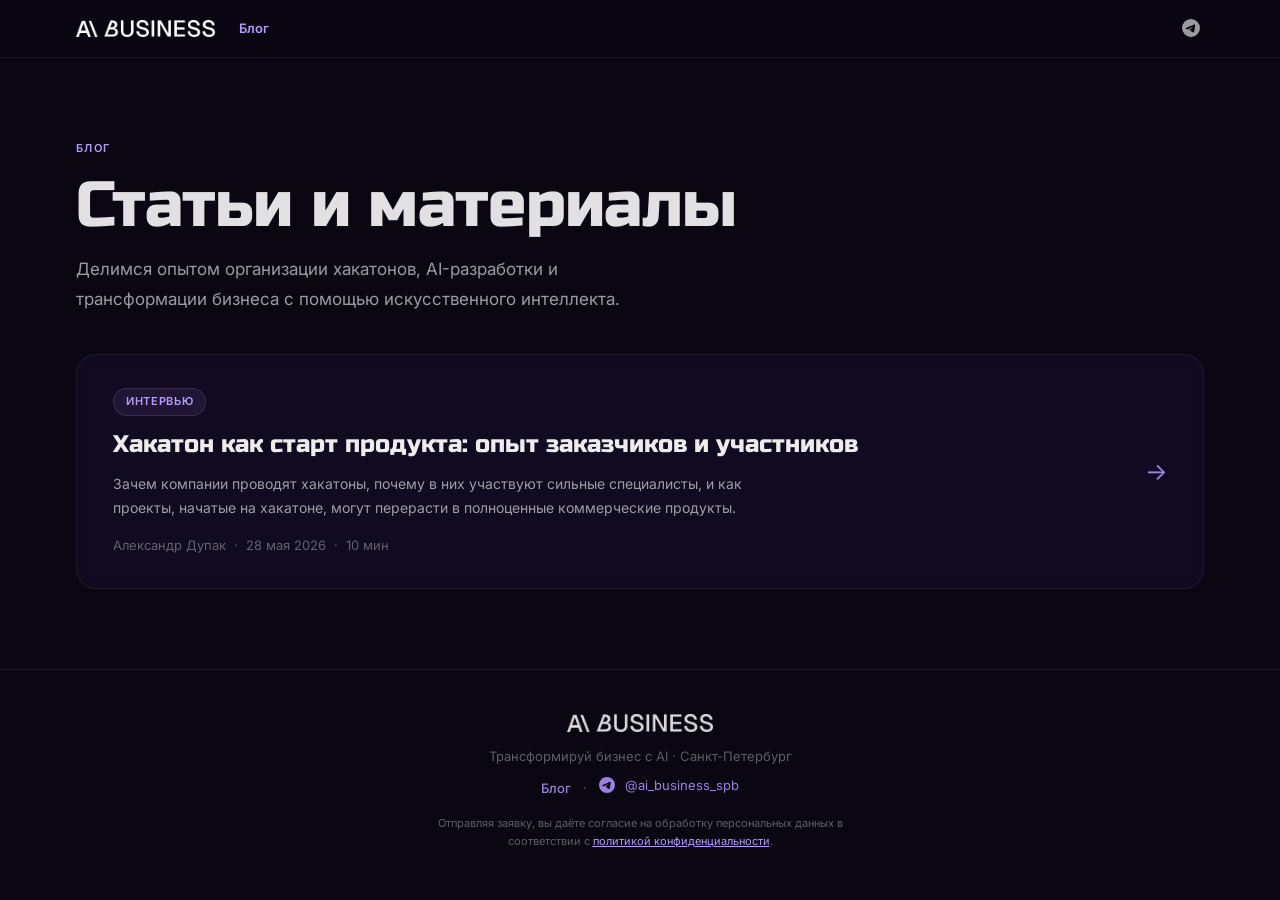
==== commit 666dc2d9: "Clean up blog nav, update article CTA text - Remove site section links from blog pages nav (keep log" ====
--- a/blog/index.html
+++ b/blog/index.html
@@ -22,15 +22,6 @@
     <a href="../index.html" class="logo">
       <img src="../assets/logos/AI Business/black for light bg.png" alt="AI Business SPb" class="nav-logo-img">
     </a>
-    <ul>
-      <li><a href="../index.html#hstats">Хакатон</a></li>
-      <li><a href="../index.html#model">Концепция</a></li>
-      <li><a href="../index.html#participants">Участники</a></li>
-      <li><a href="../index.html#infra">Партнёры</a></li>
-      <li><a href="../index.html#cases">Кейсы</a></li>
-      <li><a href="../index.html#reviews">Отзывы</a></li>
-      <li><a href="../index.html#team">Команда</a></li>
-    </ul>
     <a href="../blog/" class="nav-blog-link">Блог</a>
     <a href="https://t.me/ai_business_spb" class="nav-tg" target="_blank" rel="noopener noreferrer"><svg class="tg-icon" viewBox="0 0 24 24" fill="currentColor"><path d="M11.944 0A12 12 0 0 0 0 12a12 12 0 0 0 12 12 12 12 0 0 0 12-12A12 12 0 0 0 12 0h-.056zm4.962 7.224c.1-.002.321.023.465.14a.506.506 0 0 1 .171.325c.016.093.036.306.02.472-.18 1.898-.962 6.502-1.36 8.627-.168.9-.499 1.201-.82 1.23-.696.065-1.225-.46-1.9-.902-1.056-.693-1.653-1.124-2.678-1.8-1.185-.78-.417-1.21.258-1.91.177-.184 3.247-2.977 3.307-3.23.007-.032.014-.15-.056-.212s-.174-.041-.249-.024c-.106.024-1.793 1.14-5.061 3.345-.48.33-.913.49-1.302.48-.428-.008-1.252-.241-1.865-.44-.752-.245-1.349-.374-1.297-.789.027-.216.325-.437.893-.663 3.498-1.524 5.83-2.529 6.998-3.014 3.332-1.386 4.025-1.627 4.476-1.635z"/></svg></a>
     <button class="nav-burger" id="nav-burger" aria-label="Меню"><span></span><span></span><span></span></button>
@@ -41,13 +32,7 @@
 <div class="nav-mobile-menu" id="nav-mobile-menu">
   <button class="nav-mobile-close" id="nav-mobile-close" aria-label="Закрыть">&times;</button>
   <a href="../blog/" class="nav-mob-link" style="color:var(--purple);">Блог</a>
-  <a href="../index.html#hstats" class="nav-mob-link">Хакатон</a>
-  <a href="../index.html#model" class="nav-mob-link">Концепция</a>
-  <a href="../index.html#participants" class="nav-mob-link">Участники</a>
-  <a href="../index.html#infra" class="nav-mob-link">Партнёры</a>
-  <a href="../index.html#cases" class="nav-mob-link">Кейсы</a>
-  <a href="../index.html#reviews" class="nav-mob-link">Отзывы</a>
-  <a href="../index.html#team" class="nav-mob-link">Команда</a>
+  <a href="../index.html" class="nav-mob-link">Главная</a>
 </div>
 
 <!-- ═══ SITE-WIDE CANVAS ═══ -->
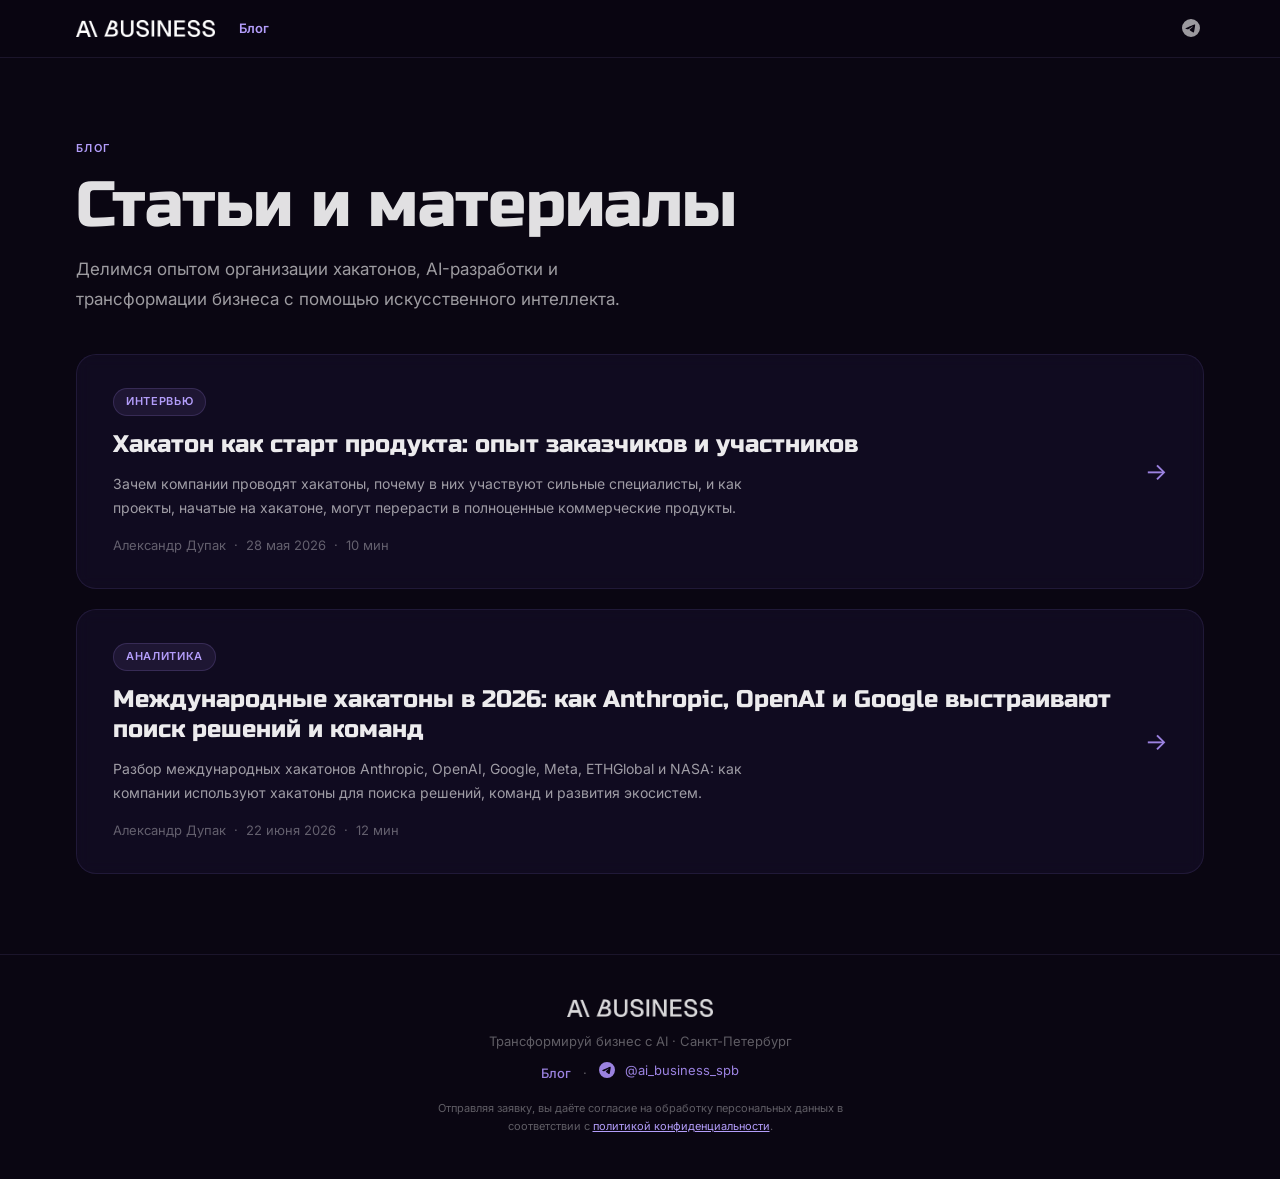
==== commit d923ca59: "Update index.html" ====
--- a/blog/index.html
+++ b/blog/index.html
@@ -14,6 +14,7 @@
   <link href="https://fonts.googleapis.com/css2?family=Russo+One&family=Inter:wght@300;400;500;600;700&display=swap" rel="stylesheet">
   <link rel="stylesheet" href="../css/style.css">
 </head>
+
 <body class="loaded">
 
 <!-- ═══ NAV ═══ -->
@@ -23,45 +24,78 @@
       <img src="../assets/logos/AI Business/black for light bg.png" alt="AI Business SPb" class="nav-logo-img">
     </a>
     <a href="../blog/" class="nav-blog-link">Блог</a>
-    <a href="https://t.me/ai_business_spb" class="nav-tg" target="_blank" rel="noopener noreferrer"><svg class="tg-icon" viewBox="0 0 24 24" fill="currentColor"><path d="M11.944 0A12 12 0 0 0 0 12a12 12 0 0 0 12 12 12 12 0 0 0 12-12A12 12 0 0 0 12 0h-.056zm4.962 7.224c.1-.002.321.023.465.14a.506.506 0 0 1 .171.325c.016.093.036.306.02.472-.18 1.898-.962 6.502-1.36 8.627-.168.9-.499 1.201-.82 1.23-.696.065-1.225-.46-1.9-.902-1.056-.693-1.653-1.124-2.678-1.8-1.185-.78-.417-1.21.258-1.91.177-.184 3.247-2.977 3.307-3.23.007-.032.014-.15-.056-.212s-.174-.041-.249-.024c-.106.024-1.793 1.14-5.061 3.345-.48.33-.913.49-1.302.48-.428-.008-1.252-.241-1.865-.44-.752-.245-1.349-.374-1.297-.789.027-.216.325-.437.893-.663 3.498-1.524 5.83-2.529 6.998-3.014 3.332-1.386 4.025-1.627 4.476-1.635z"/></svg></a>
-    <button class="nav-burger" id="nav-burger" aria-label="Меню"><span></span><span></span><span></span></button>
+    <a href="https://t.me/ai_business_spb" class="nav-tg" target="_blank" rel="noopener noreferrer">
+      <svg class="tg-icon" viewBox="0 0 24 24" fill="currentColor">
+        <path d="M11.944 0A12 12 0 0 0 0 12a12 12 0 0 0 12 12 12 12 0 0 0 12-12A12 12 0 0 0 12 0h-.056zm4.962 7.224c.1-.002.321.023.465.14a.506.506 0 0 1 .171.325c.016.093.036.306.02.472-.18 1.898-.962 6.502-1.36 8.627-.168.9-.499 1.201-.82 1.23-.696.065-1.225-.46-1.9-.902-1.056-.693-1.653-1.124-2.678-1.8-1.185-.78-.417-1.21.258-1.91.177-.184 3.247-2.977 3.307-3.23.007-.032.014-.15-.056-.212s-.174-.041-.249-.024c-.106.024-1.793 1.14-5.061 3.345-.48.33-.913.49-1.302.48-.428-.008-1.252-.241-1.865-.44-.752-.245-1.349-.374-1.297-.789.027-.216.325-.437.893-.663 3.498-1.524 5.83-2.529 6.998-3.014 3.332-1.386 4.025-1.627 4.476-1.635z"/>
+      </svg>
+    </a>
+    <button class="nav-burger" id="nav-burger" aria-label="Меню">
+      <span></span><span></span><span></span>
+    </button>
   </div>
 </nav>
 
-<!-- Mobile menu overlay -->
 <div class="nav-mobile-menu" id="nav-mobile-menu">
   <button class="nav-mobile-close" id="nav-mobile-close" aria-label="Закрыть">&times;</button>
   <a href="../blog/" class="nav-mob-link" style="color:var(--purple);">Блог</a>
   <a href="../index.html" class="nav-mob-link">Главная</a>
 </div>
 
-<!-- ═══ SITE-WIDE CANVAS ═══ -->
 <canvas id="site-canvas"></canvas>
 
-<!-- ═══ BLOG LISTING ═══ -->
+<!-- ═══ BLOG HERO ═══ -->
 <section class="blog-hero">
   <div class="con">
     <span class="label">Блог</span>
-    <h1 class="display" style="font-size:clamp(36px,6vw,64px); margin-bottom:16px;">Статьи и материалы</h1>
-    <p style="color:var(--text2); font-size:17px; max-width:560px; line-height:1.75;">Делимся опытом организации хакатонов, AI-разработки и трансформации бизнеса с помощью искусственного интеллекта.</p>
+    <h1 class="display" style="font-size:clamp(36px,6vw,64px); margin-bottom:16px;">
+      Статьи и материалы
+    </h1>
+    <p style="color:var(--text2); font-size:17px; max-width:560px; line-height:1.75;">
+      Делимся опытом организации хакатонов, AI-разработки и трансформации бизнеса с помощью искусственного интеллекта.
+    </p>
   </div>
 </section>
 
+<!-- ═══ BLOG LIST ═══ -->
 <section class="blog-list-section">
   <div class="con">
     <div class="blog-grid">
 
+      <!-- ARTICLE 1 -->
       <a href="hackathon-vs-outsource.html" class="blog-card">
         <div class="blog-card-body">
           <div class="blog-card-tag">Интервью</div>
           <h2 class="blog-card-title">Хакатон как старт продукта: опыт заказчиков и участников</h2>
-          <p class="blog-card-excerpt">Зачем компании проводят хакатоны, почему в них участвуют сильные специалисты, и как проекты, начатые на хакатоне, могут перерасти в полноценные коммерческие продукты.</p>
+          <p class="blog-card-excerpt">
+            Зачем компании проводят хакатоны, почему в них участвуют сильные специалисты, и как проекты, начатые на хакатоне, могут перерасти в полноценные коммерческие продукты.
+          </p>
           <div class="blog-card-meta">
             <span>Александр Дупак</span>
             <span class="meta-sep">&middot;</span>
-            <time>28 мая 2026</time>
+            <time datetime="2026-05-28">28 мая 2026</time>
             <span class="meta-sep">&middot;</span>
             <span>10 мин</span>
+          </div>
+        </div>
+        <span class="blog-card-arrow">&rarr;</span>
+      </a>
+
+      <!-- ARTICLE 2 -->
+      <a href="international-hackathons-2026-anthropic-openai-google.html" class="blog-card">
+        <div class="blog-card-body">
+          <div class="blog-card-tag">Аналитика</div>
+          <h2 class="blog-card-title">
+            Международные хакатоны в 2026: как Anthropic, OpenAI и Google выстраивают поиск решений и команд
+          </h2>
+          <p class="blog-card-excerpt">
+            Разбор международных хакатонов Anthropic, OpenAI, Google, Meta, ETHGlobal и NASA: как компании используют хакатоны для поиска решений, команд и развития экосистем.
+          </p>
+          <div class="blog-card-meta">
+            <span>Александр Дупак</span>
+            <span class="meta-sep">&middot;</span>
+            <time datetime="2026-06-22">22 июня 2026</time>
+            <span class="meta-sep">&middot;</span>
+            <span>12 мин</span>
           </div>
         </div>
         <span class="blog-card-arrow">&rarr;</span>
@@ -75,13 +109,21 @@
 <footer>
   <div class="con">
     <img src="../assets/logos/AI Business/black for light bg.png" alt="AI Business SPb" class="footer-logo">
-    <p>Трансформируй бизнес с AI &middot; Санкт-Петербург</p>
+    <p>Трансформируй бизнес с AI · Санкт-Петербург</p>
     <p style="margin-top:8px;">
       <a href="../blog/" class="footer-blog-link">Блог</a>
       <span style="color:var(--text3); margin:0 8px;">&middot;</span>
-      <a href="https://t.me/ai_business_spb" class="footer-tg" target="_blank" rel="noopener noreferrer"><svg class="tg-icon-sm" viewBox="0 0 24 24" fill="currentColor"><path d="M11.944 0A12 12 0 0 0 0 12a12 12 0 0 0 12 12 12 12 0 0 0 12-12A12 12 0 0 0 12 0h-.056zm4.962 7.224c.1-.002.321.023.465.14a.506.506 0 0 1 .171.325c.016.093.036.306.02.472-.18 1.898-.962 6.502-1.36 8.627-.168.9-.499 1.201-.82 1.23-.696.065-1.225-.46-1.9-.902-1.056-.693-1.653-1.124-2.678-1.8-1.185-.78-.417-1.21.258-1.91.177-.184 3.247-2.977 3.307-3.23.007-.032.014-.15-.056-.212s-.174-.041-.249-.024c-.106.024-1.793 1.14-5.061 3.345-.48.33-.913.49-1.302.48-.428-.008-1.252-.241-1.865-.44-.752-.245-1.349-.374-1.297-.789.027-.216.325-.437.893-.663 3.498-1.524 5.83-2.529 6.998-3.014 3.332-1.386 4.025-1.627 4.476-1.635z"/></svg>@ai_business_spb</a>
+      <a href="https://t.me/ai_business_spb" class="footer-tg" target="_blank" rel="noopener noreferrer">
+        <svg class="tg-icon-sm" viewBox="0 0 24 24" fill="currentColor">
+          <path d="M11.944 0A12 12 0 0 0 0 12a12 12 0 0 0 12 12 12 12 0 0 0 12-12A12 12 0 0 0 12 0h-.056zm4.962 7.224c.1-.002.321.023.465.14a.506.506 0 0 1 .171.325c.016.093.036.306.02.472-.18 1.898-.962 6.502-1.36 8.627-.168.9-.499 1.201-.82 1.23-.696.065-1.225-.46-1.9-.902-1.056-.693-1.653-1.124-2.678-1.8-1.185-.78-.417-1.21.258-1.91.177-.184 3.247-2.977 3.307-3.23.007-.032.014-.15-.056-.212s-.174-.041-.249-.024c-.106.024-1.793 1.14-5.061 3.345-.48.33-.913.49-1.302.48-.428-.008-1.252-.241-1.865-.44-.752-.245-1.349-.374-1.297-.789.027-.216.325-.437.893-.663 3.498-1.524 5.83-2.529 6.998-3.014 3.332-1.386 4.025-1.627 4.476-1.635z"/>
+        </svg>
+        @ai_business_spb
+      </a>
     </p>
-    <p class="footer-privacy">Отправляя заявку, вы даёте согласие на обработку персональных данных в соответствии с <a href="#" onclick="return false;">политикой конфиденциальности</a>.</p>
+    <p class="footer-privacy">
+      Отправляя заявку, вы даёте согласие на обработку персональных данных в соответствии с
+      <a href="#" onclick="return false;">политикой конфиденциальности</a>.
+    </p>
   </div>
 </footer>
 
@@ -89,11 +131,15 @@
 const burger = document.getElementById('nav-burger');
 const mobileMenu = document.getElementById('nav-mobile-menu');
 const mobileClose = document.getElementById('nav-mobile-close');
+
 if (burger && mobileMenu) {
   burger.addEventListener('click', () => mobileMenu.classList.add('open'));
   mobileClose.addEventListener('click', () => mobileMenu.classList.remove('open'));
-  mobileMenu.querySelectorAll('a').forEach(a => a.addEventListener('click', () => mobileMenu.classList.remove('open')));
+  mobileMenu.querySelectorAll('a').forEach(a =>
+    a.addEventListener('click', () => mobileMenu.classList.remove('open'))
+  );
 }
 </script>
+
 </body>
 </html>
--- a/css/style.css
+++ b/css/style.css
@@ -49,7 +49,7 @@
 .loader-logo {
   height: 36px; width: auto;
   filter: brightness(0) invert(1);
-  animation: loader-glow .8s ease-in-out infinite;
+  animation: loader-glow 2.5s ease-in-out infinite;
 }
 @keyframes loader-glow {
   0%, 100% { opacity: .4; filter: brightness(0) invert(1) drop-shadow(0 0 0 rgba(155,130,224,0)); transform: scale(.97); }
@@ -64,7 +64,7 @@
   height: 100%; width: 0;
   background: linear-gradient(90deg, var(--purple), var(--purple-l));
   border-radius: 2px;
-  animation: loader-progress .8s cubic-bezier(.25,.46,.45,.94) forwards;
+  animation: loader-progress 3s cubic-bezier(.25,.46,.45,.94) forwards;
 }
 @keyframes loader-progress { 0% { width: 0; } 100% { width: 100%; } }
 
